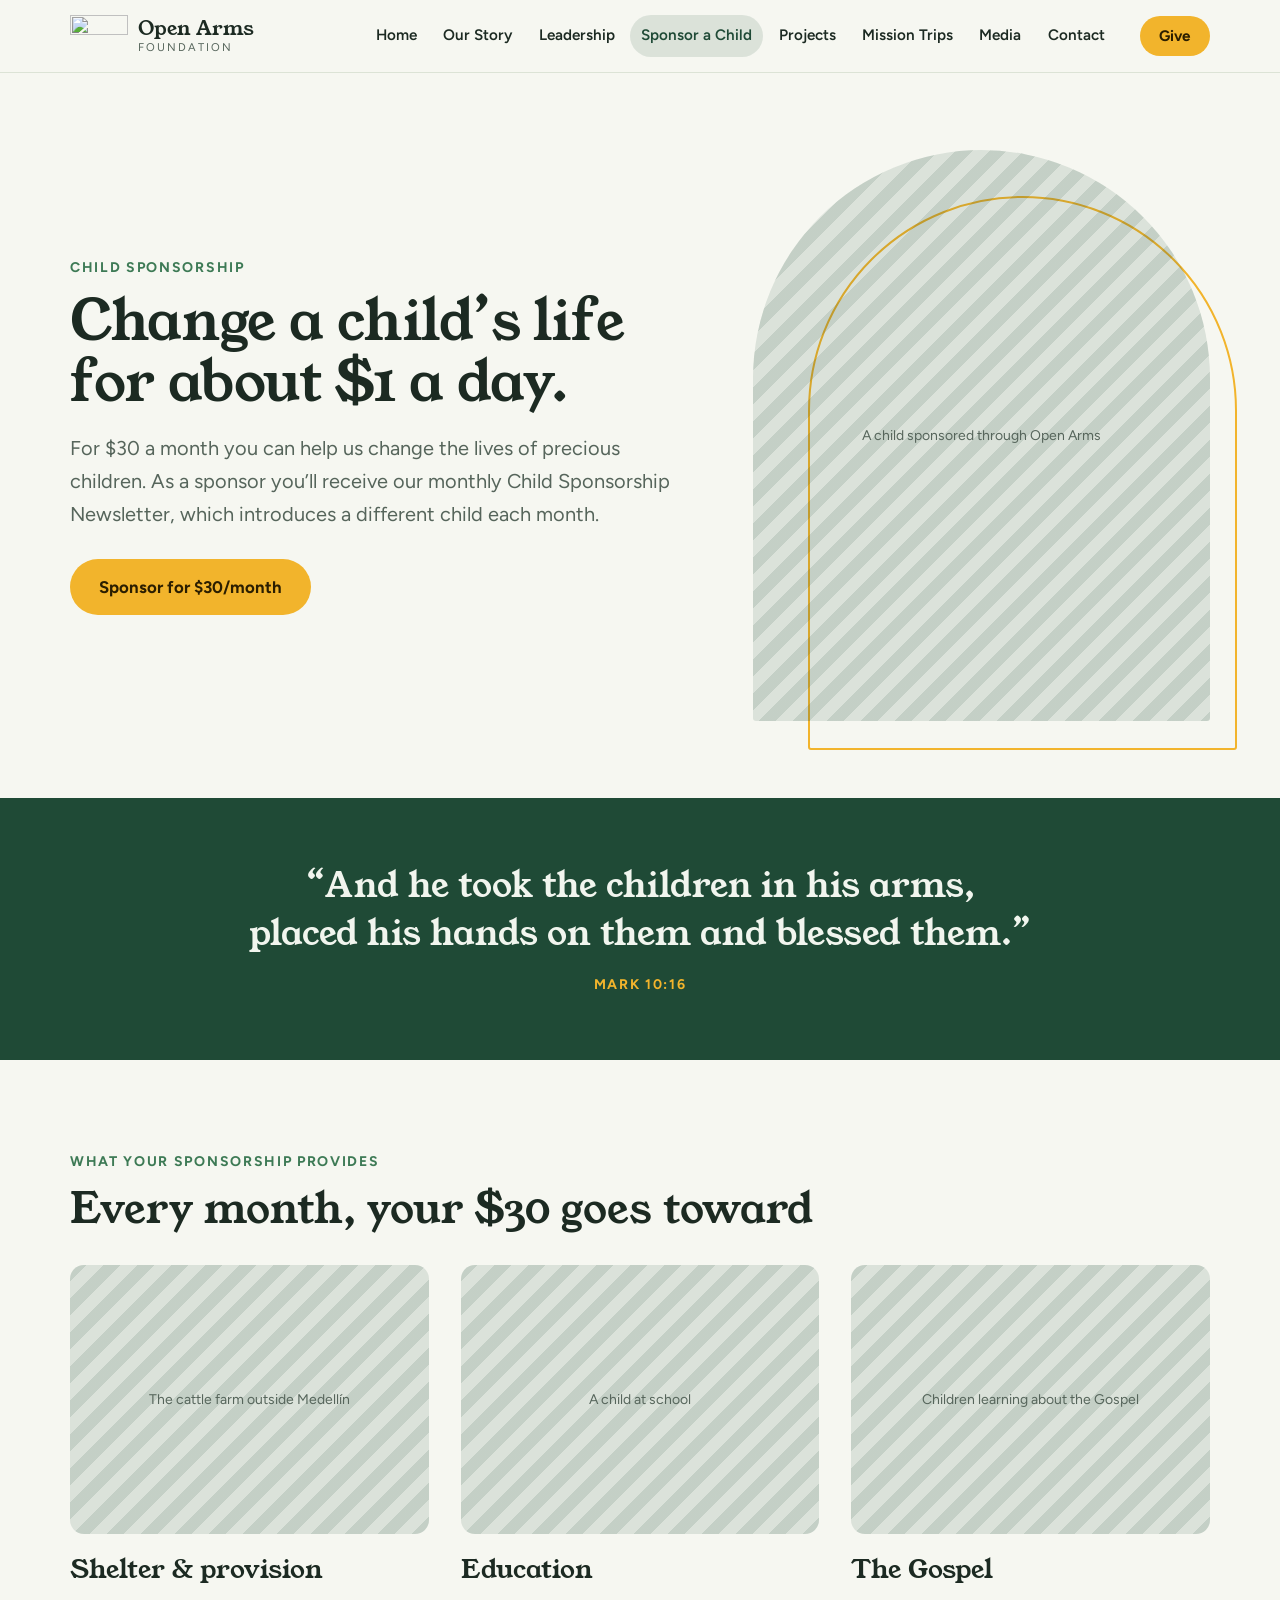
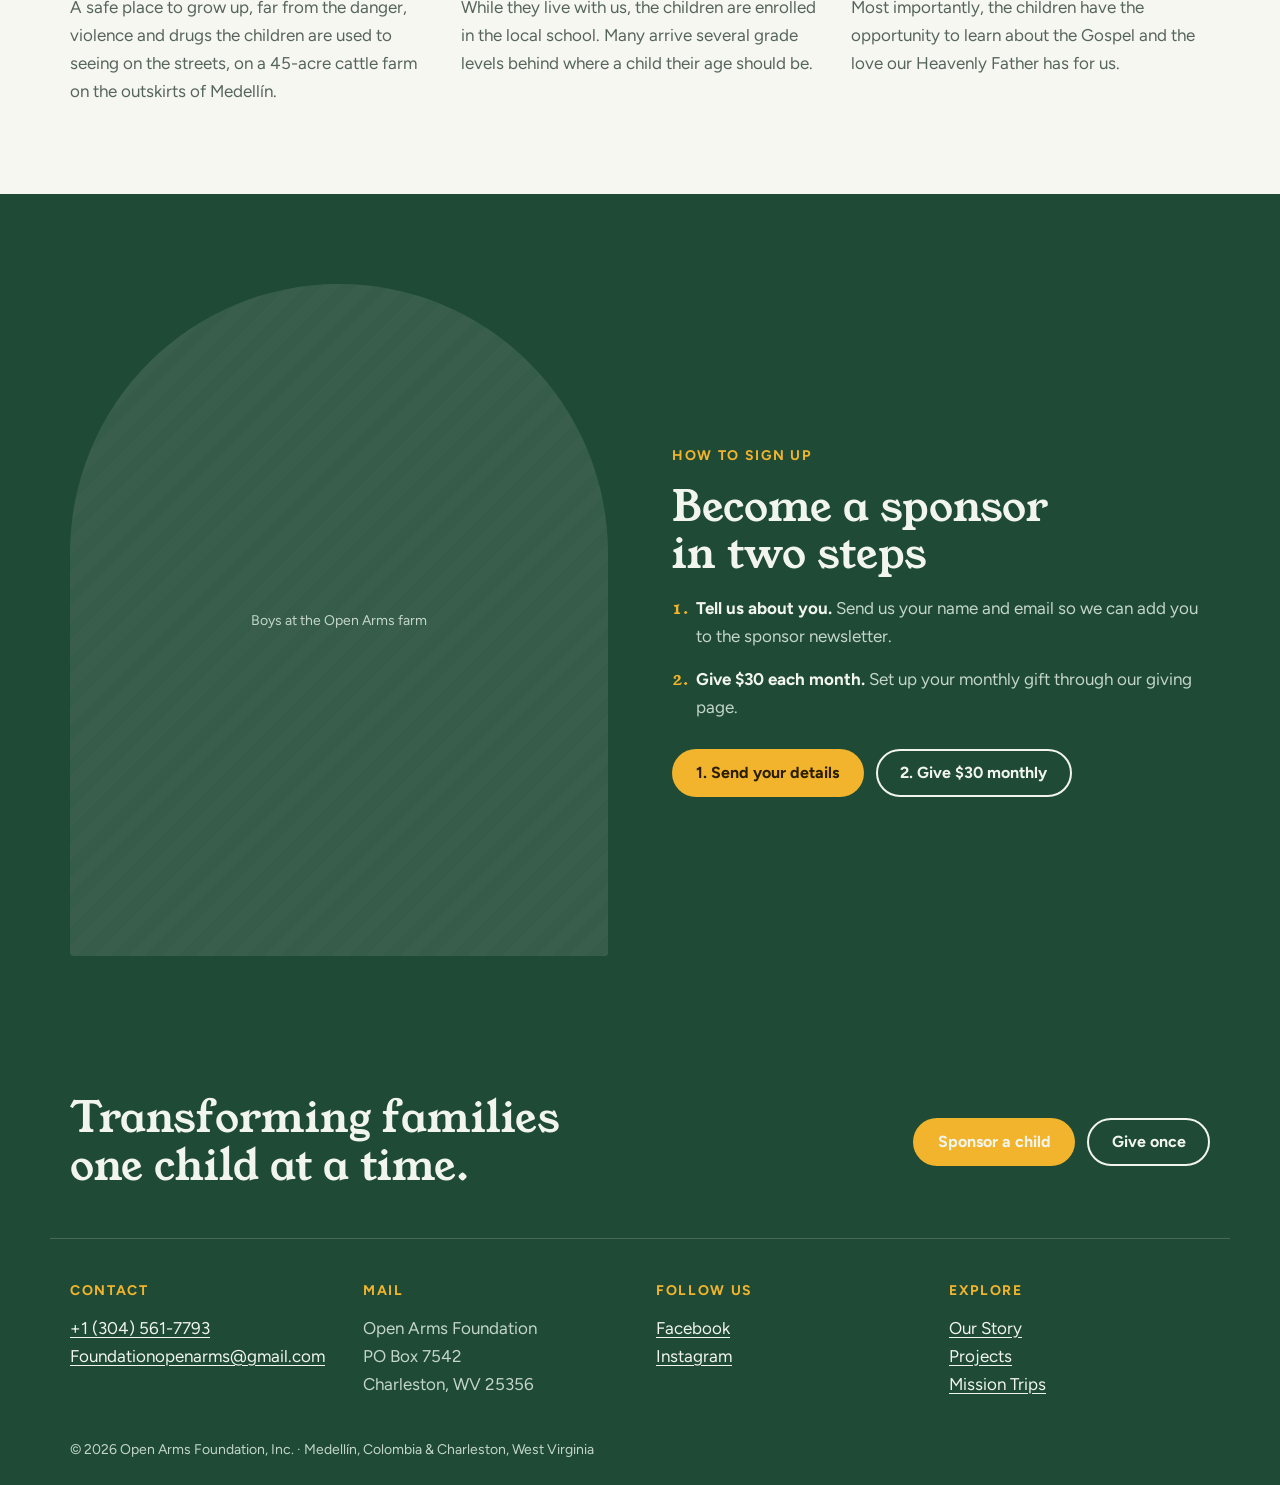
==== open-arms-foundation/child-sponsorship.html @ 48c6ef28 "Rebuild the Open Arms Foundation website Nine-page static site rebuilt from openarmsfoundation.com w" ====
<!doctype html>
<html lang="en">
<head>
<meta charset="utf-8">
<meta name="viewport" content="width=device-width, initial-scale=1, viewport-fit=cover">
<title>Sponsor a Child | Open Arms Foundation</title>
<meta name="description" content="For $30 a month, about a dollar a day, sponsor a child at the Open Arms Boys' Farm in Colombia.">
<meta property="og:title" content="Sponsor a Child | Open Arms Foundation">
<meta property="og:description" content="For $30 a month, about a dollar a day, sponsor a child at the Open Arms Boys' Farm in Colombia.">
<meta property="og:image" content="assets/images/5472091_1280x850.jpg">
<meta name="claude:viewport-fit-sides" content="cover">
<link rel="icon" href="assets/images/5472153_692x496.PNG">
<link rel="preconnect" href="https://fonts.googleapis.com">
<link rel="preconnect" href="https://fonts.gstatic.com" crossorigin>
<link rel="stylesheet" href="https://fonts.googleapis.com/css2?family=Figtree:wght@400;500;600;700&family=Young+Serif&display=swap">
<link rel="stylesheet" href="assets/site.css">
</head>
<body>
<a class="skip" href="#main">Skip to content</a>
<header class="site-header">
  <div class="wrap site-header__in">
    <a class="brand" href="index.html" aria-label="Open Arms Foundation home">
      <img src="assets/images/5472153_692x496.PNG" alt="" width="58" height="42">
      <span>Open Arms<small>Foundation</small></span>
    </a>
    <nav class="nav" id="site-nav" aria-label="Main">
      <ul><li><a href="index.html">Home</a></li>
<li><a href="our-story.html">Our Story</a></li>
<li><a href="leadership.html">Leadership</a></li>
<li><a href="child-sponsorship.html" aria-current="page">Sponsor a Child</a></li>
<li><a href="projects.html">Projects</a></li>
<li><a href="mission-trips.html">Mission Trips</a></li>
<li><a href="media.html">Media</a></li>
<li><a href="contact.html">Contact</a></li></ul>
    </nav>
    <div class="site-header__actions">
      <a class="btn btn--sun btn--sm" href="give.html">Give</a>
      <button class="nav-toggle" id="nav-toggle" type="button" aria-expanded="false" aria-controls="site-nav">
        <span class="sr">Menu</span><span class="bars" aria-hidden="true"></span>
      </button>
    </div>
  </div>
</header>
<main id="main">

<section class="hero hero--tight">
  <div class="wrap hero__in">
    <div class="hero__text">
      <p class="eyebrow">Child sponsorship</p>
      <h1 class="display">Change a child&rsquo;s life for about $1 a day.</h1>
      <p class="lede">For $30 a month you can help us change the lives of precious children. As a sponsor you&rsquo;ll receive our monthly Child Sponsorship Newsletter, which introduces a different child each month.</p>
      <div class="btn-row">
        <a class="btn btn--sun btn--lg" href="#sign-up">Sponsor for $30/month</a>
      </div>
    </div>
    <div class="hero__media"><figure class="photo photo--arch"><div class="photo__frame" data-alt="A child sponsored through Open Arms"><img src="assets/images/5522719_960x1280.jpg" alt="A child sponsored through Open Arms" loading="eager" decoding="async"></div></figure></div>
  </div>
</section>
<section class="verse"><div class="wrap">
  <blockquote><p>And he took the children in his arms, placed his hands on them and blessed them.</p><cite>Mark 10:16</cite></blockquote>
</div></section>
<section class="section"><div class="wrap">
  <p class="eyebrow">What your sponsorship provides</p>
  <h2 class="h2">Every month, your $30 goes toward</h2>
  <div class="provides">
    <article><figure class="photo photo--soft"><div class="photo__frame" data-alt="The cattle farm outside Medellín"><img src="assets/images/5522749_1280x853.jpg" alt="The cattle farm outside Medellín" loading="lazy" decoding="async"></div></figure>
      <h3 class="h3">Shelter &amp; provision</h3>
      <p>A safe place to grow up, far from the danger, violence and drugs the children are used to seeing on the streets, on a 45-acre cattle farm on the outskirts of Medell&iacute;n.</p></article>
    <article><figure class="photo photo--soft"><div class="photo__frame" data-alt="A child at school"><img src="assets/images/5522755_768x1024.jpg" alt="A child at school" loading="lazy" decoding="async"></div></figure>
      <h3 class="h3">Education</h3>
      <p>While they live with us, the children are enrolled in the local school. Many arrive several grade levels behind where a child their age should be.</p></article>
    <article><figure class="photo photo--soft"><div class="photo__frame" data-alt="Children learning about the Gospel"><img src="assets/images/5522775_768x1024.jpg" alt="Children learning about the Gospel" loading="lazy" decoding="async"></div></figure>
      <h3 class="h3">The Gospel</h3>
      <p>Most importantly, the children have the opportunity to learn about the Gospel and the love our Heavenly Father has for us.</p></article>
  </div>
</div></section>
<section class="section band" id="sign-up" aria-labelledby="signup-h"><div class="wrap split__in">
  <figure class="photo photo--arch"><div class="photo__frame" data-alt="Boys at the Open Arms farm"><img src="assets/images/5630166_720x712.jpg" alt="Boys at the Open Arms farm" loading="lazy" decoding="async"></div></figure>
  <div class="split__text">
    <p class="eyebrow">How to sign up</p>
    <h2 id="signup-h" class="h2">Become a sponsor in two steps</h2>
    <ol class="steps">
      <li><strong>Tell us about you.</strong> Send us your name and email so we can add you to the sponsor newsletter.</li>
      <li><strong>Give $30 each month.</strong> Set up your monthly gift through our giving page.</li>
    </ol>
    <div class="btn-row">
      <a class="btn btn--sun" href="contact.html?topic=sponsorship">1. Send your details</a>
      <a class="btn btn--ghost-light" href="give.html">2. Give $30 monthly</a>
    </div>
  </div>
</div></section>

</main>
<footer class="site-footer">
  <div class="wrap site-footer__cta">
    <p class="site-footer__line">Transforming families one child at a time.</p>
    <div class="btn-row">
      <a class="btn btn--sun" href="child-sponsorship.html">Sponsor a child</a>
      <a class="btn btn--ghost-light" href="give.html">Give once</a>
    </div>
  </div>
  <div class="wrap site-footer__grid">
    <div>
      <h2 class="eyebrow">Contact</h2>
      <p><a href="tel:+13045617793">+1 (304) 561-7793</a><br>
      <a href="mailto:Foundationopenarms@gmail.com">Foundationopenarms@gmail.com</a></p>
    </div>
    <div>
      <h2 class="eyebrow">Mail</h2>
      <address>Open Arms Foundation<br>PO Box 7542<br>Charleston, WV 25356</address>
    </div>
    <div>
      <h2 class="eyebrow">Follow us</h2>
      <p><a href="https://www.facebook.com/openarmsfoundationincolombia" rel="noopener">Facebook</a><br><a href="https://www.instagram.com/foundationopenarms/" rel="noopener">Instagram</a></p>
    </div>
    <div>
      <h2 class="eyebrow">Explore</h2>
      <p><a href="our-story.html">Our Story</a><br><a href="projects.html">Projects</a><br><a href="mission-trips.html">Mission Trips</a></p>
    </div>
  </div>
  <div class="wrap site-footer__base">
    <p>&copy; <span id="year">2026</span> Open Arms Foundation, Inc. &middot; Medell&iacute;n, Colombia &amp; Charleston, West Virginia</p>
  </div>
</footer>
<script src="assets/site.js"></script>
</body>
</html>
---- open-arms-foundation/assets/site.css ----
/* Layout: open, two-column editorial bands; photos framed as arches (open arms / Colombian colonial doorways). */
:root {
  --paper: #f6f7f1;
  --card: #ffffff;
  --ink: #1c2a22;
  --muted: #56655b;
  --line: #dce3d6;
  --forest: #1f4a36;
  --leaf: #3d7a55;
  --sun: #f2b42c;
  --sun-ink: #2b1e00;
  --band: #1f4a36;
  --band-ink: #f1f5ee;
  --band-muted: #c4d6c8;
  --shade: rgba(31, 74, 54, .12);

  --f-display: "Young Serif", Georgia, "Times New Roman", serif;
  --f-body: "Figtree", system-ui, -apple-system, "Segoe UI", Roboto, sans-serif;

  --step--1: .875rem;
  --step-0: 1.0625rem;
  --step-1: 1.25rem;
  --step-2: 1.6rem;
  --step-3: clamp(1.9rem, 1.4rem + 2vw, 2.6rem);
  --step-4: clamp(2.4rem, 1.6rem + 3.6vw, 4rem);

  --radius: 14px;
  --wrap: 1180px;
  color-scheme: light;
}
@media (prefers-color-scheme: dark) {
  :root:not([data-theme="light"]) {
    --paper: #111914; --card: #17221b; --ink: #e8eee6; --muted: #a2b2a6; --line: #2a372f;
    --forest: #9fd3b1; --leaf: #82c39a; --sun: #f4c04e; --sun-ink: #241900;
    --band: #173527; --band-ink: #eef4ec; --band-muted: #b2c7b8; --shade: rgba(0, 0, 0, .35);
    color-scheme: dark;
  }
}
:root[data-theme="dark"] {
  --paper: #111914; --card: #17221b; --ink: #e8eee6; --muted: #a2b2a6; --line: #2a372f;
  --forest: #9fd3b1; --leaf: #82c39a; --sun: #f4c04e; --sun-ink: #241900;
  --band: #173527; --band-ink: #eef4ec; --band-muted: #b2c7b8; --shade: rgba(0, 0, 0, .35);
  color-scheme: dark;
}

*, *::before, *::after { box-sizing: border-box; }
html { scroll-behavior: smooth; -webkit-text-size-adjust: 100%; }
body {
  margin: 0; background: var(--paper); color: var(--ink);
  font-family: var(--f-body); font-size: var(--step-0); line-height: 1.65;
}
body::before {
  content: ""; position: fixed; inset: 0 0 auto; height: env(safe-area-inset-top, 0px);
  z-index: 60; background: var(--paper);
}
img { max-width: 100%; display: block; }
a { color: var(--forest); text-underline-offset: .2em; }
a:hover { color: var(--leaf); }
:focus-visible { outline: 3px solid var(--sun); outline-offset: 3px; border-radius: 4px; }
address { font-style: normal; }
.sr { position: absolute; width: 1px; height: 1px; overflow: hidden; clip: rect(0 0 0 0); white-space: nowrap; }
.skip { position: absolute; left: -999px; top: 8px; background: var(--sun); color: var(--sun-ink); padding: .5rem 1rem; z-index: 100; }
.skip:focus { left: 8px; }

.wrap {
  width: 100%; max-width: var(--wrap); margin-inline: auto;
  padding-left: max(20px, env(safe-area-inset-left, 0px));
  padding-right: max(20px, env(safe-area-inset-right, 0px));
}

/* Type */
.display {
  font-family: var(--f-display); font-weight: 400; font-size: var(--step-4);
  line-height: 1.08; letter-spacing: -.01em; margin: 0; text-wrap: balance;
}
.h2 { font-family: var(--f-display); font-weight: 400; font-size: var(--step-3); line-height: 1.15; margin: 0 0 1rem; text-wrap: balance; }
.h3 { font-family: var(--f-display); font-weight: 400; font-size: var(--step-2); line-height: 1.2; margin: 0 0 .5rem; }
.eyebrow {
  font-size: var(--step--1); font-weight: 700; letter-spacing: .12em; text-transform: uppercase;
  color: var(--leaf); margin: 0 0 .75rem;
}
.lede { font-size: var(--step-1); color: var(--muted); max-width: 38rem; margin: 1.25rem 0 0; }
.prose { max-width: 40rem; }
.prose p { margin: 0 0 1.1rem; }
.prose .lede { color: var(--ink); margin-top: 0; }

/* Buttons */
.btn {
  display: inline-flex; align-items: center; justify-content: center; gap: .5rem;
  min-height: 48px; padding: .7rem 1.4rem; border-radius: 999px; border: 2px solid transparent;
  font: 700 1rem/1.2 var(--f-body); text-decoration: none; cursor: pointer;
  transition: transform .15s ease, background-color .15s ease, color .15s ease;
}
.btn:hover { transform: translateY(-1px); }
.btn--sm { min-height: 40px; padding: .45rem 1.1rem; font-size: .95rem; }
.btn--lg { min-height: 56px; padding: .9rem 1.7rem; font-size: 1.05rem; }
.btn--sun { background: var(--sun); color: var(--sun-ink); }
.btn--sun:hover { color: var(--sun-ink); background: color-mix(in srgb, var(--sun) 85%, white); }
.btn--forest { background: var(--forest); color: var(--paper); }
.btn--forest:hover { color: var(--paper); background: var(--leaf); }
.btn--line { border-color: var(--forest); color: var(--forest); background: transparent; }
.btn--line:hover { background: var(--forest); color: var(--paper); }
.btn--ghost-light { border-color: var(--band-ink); color: var(--band-ink); background: transparent; }
.btn--ghost-light:hover { background: var(--band-ink); color: var(--band); }
.btn-row { display: flex; flex-wrap: wrap; gap: .75rem; margin-top: 1.75rem; }
.btn-row--center { justify-content: center; }
.link-arrow { font-weight: 700; text-decoration: none; }
.link-arrow::after { content: " \2192"; }

/* Header */
.site-header {
  position: sticky; top: env(safe-area-inset-top, 0px); z-index: 50;
  background: color-mix(in srgb, var(--paper) 92%, transparent);
  backdrop-filter: saturate(1.4) blur(10px); border-bottom: 1px solid var(--line);
}
.site-header__in { display: flex; align-items: center; gap: 1.5rem; min-height: 72px; }
.brand { display: flex; align-items: center; gap: .6rem; text-decoration: none; color: var(--ink); margin-right: auto; }
.brand img { width: 58px; height: auto; }
.brand span { font-family: var(--f-display); font-size: 1.25rem; line-height: 1; display: flex; flex-direction: column; }
.brand small { font-family: var(--f-body); font-size: .7rem; letter-spacing: .18em; text-transform: uppercase; color: var(--muted); margin-top: .25rem; }
.nav ul { list-style: none; margin: 0; padding: 0; display: flex; gap: .25rem; }
.nav a {
  display: block; padding: .5rem .7rem; border-radius: 999px; text-decoration: none;
  color: var(--ink); font-weight: 600; font-size: .95rem; white-space: nowrap;
}
.nav a:hover { background: var(--shade); color: var(--ink); }
.nav a[aria-current="page"] { color: var(--forest); background: var(--shade); }
.site-header__actions { display: flex; align-items: center; gap: .5rem; }
.nav-toggle { display: none; width: 44px; height: 44px; border: 0; border-radius: 999px; background: transparent; color: var(--ink); cursor: pointer; }
.bars, .bars::before, .bars::after { display: block; width: 22px; height: 2px; background: currentColor; margin-inline: auto; position: relative; transition: transform .2s ease; }
.bars::before, .bars::after { content: ""; position: absolute; left: 0; }
.bars::before { top: -7px; } .bars::after { top: 7px; }
.nav-toggle[aria-expanded="true"] .bars { background: transparent; }
.nav-toggle[aria-expanded="true"] .bars::before { transform: translateY(7px) rotate(45deg); }
.nav-toggle[aria-expanded="true"] .bars::after { transform: translateY(-7px) rotate(-45deg); }
.nav-toggle .bars { background: currentColor; }
.nav-toggle[aria-expanded="true"] .bars { background: transparent; }

@media (max-width: 1080px) {
  .nav-toggle { display: inline-block; }
  .nav { position: absolute; inset: 100% 0 auto; background: var(--paper); border-bottom: 1px solid var(--line); display: none; }
  .nav.is-open { display: block; }
  .nav ul { flex-direction: column; padding: .75rem max(20px, env(safe-area-inset-right, 0px)) 1.25rem max(20px, env(safe-area-inset-left, 0px)); }
  .nav a { padding: .8rem .9rem; font-size: 1.05rem; }
}

/* Photos */
.photo { margin: 0; }
.photo__frame {
  position: relative; overflow: hidden; background: var(--shade);
  max-width: 100%;
}
.photo__frame img { width: 100%; height: 100%; object-fit: cover; }
.photo--arch .photo__frame { border-radius: 999px 999px var(--radius) var(--radius); aspect-ratio: 4 / 5; }
.photo--soft .photo__frame { border-radius: var(--radius); aspect-ratio: 4 / 3; }
.photo--circle .photo__frame { border-radius: 50%; aspect-ratio: 1; }
.photo figcaption { font-size: var(--step--1); color: var(--muted); margin-top: .6rem; }
/* Shown only if a photo fails to load */
.photo__frame.is-missing img { visibility: hidden; }
.photo__frame.is-missing::after {
  content: attr(data-alt); position: absolute; inset: 0; display: grid; place-items: center;
  padding: 1rem; text-align: center; color: var(--muted); font-size: var(--step--1);
  background: repeating-linear-gradient(135deg, var(--shade) 0 12px, transparent 12px 24px);
}

/* Hero */
.hero { padding-block: clamp(2.5rem, 6vw, 5rem); }
.hero__in { display: grid; grid-template-columns: 1.15fr .85fr; gap: clamp(2rem, 5vw, 4.5rem); align-items: center; }
.hero__text { min-width: 0; }
.hero__media { position: relative; }
.hero__media::before {
  content: ""; position: absolute; inset: 8% -6% -5% 12%; border-radius: 999px 999px var(--radius) var(--radius);
  border: 2px solid var(--sun); z-index: -1;
}
.hero__media { isolation: isolate; }
.hero--tight .display { font-size: clamp(2.2rem, 1.5rem + 3vw, 3.5rem); }

/* Scripture */
.verse { padding-block: clamp(2.5rem, 5vw, 4rem); background: var(--band); color: var(--band-ink); }
.verse blockquote { margin: 0 auto; max-width: 52rem; text-align: center; }
.verse p { font-family: var(--f-display); font-size: clamp(1.4rem, 1rem + 1.8vw, 2.2rem); line-height: 1.35; margin: 0; text-wrap: balance; }
.verse p::before { content: "\201C"; } .verse p::after { content: "\201D"; }
.verse cite, .cite-line { display: block; margin-top: 1rem; font-style: normal; font-weight: 700; letter-spacing: .12em; text-transform: uppercase; font-size: var(--step--1); color: var(--sun); }
.cite-line { color: var(--leaf); }
.inline-verse { margin: 1.5rem 0 0; padding: 1.25rem 1.5rem; border-left: 4px solid var(--sun); background: var(--card); border-radius: 0 var(--radius) var(--radius) 0; }
.inline-verse p { margin: 0; font-family: var(--f-display); font-size: var(--step-1); line-height: 1.45; }
.inline-verse cite { display: block; margin-top: .75rem; font-style: normal; font-weight: 700; font-size: var(--step--1); letter-spacing: .1em; text-transform: uppercase; color: var(--leaf); }

/* Sections */
.section { padding-block: clamp(3rem, 7vw, 6rem); }
.band { background: var(--band); color: var(--band-ink); }
.band .eyebrow { color: var(--sun); }
.band a:not(.btn) { color: var(--band-ink); }
.band p { color: var(--band-muted); }
.band .h2 { color: var(--band-ink); }
.split__in { display: grid; grid-template-columns: 1fr 1fr; gap: clamp(2rem, 5vw, 5rem); align-items: center; }
.split__in--rev > :first-child { order: 0; }
.split__text { min-width: 0; }
.split__text p { margin: 0 0 1rem; max-width: 36rem; }
.stack { display: grid; grid-template-columns: 1fr 1fr; gap: 1rem; align-items: end; }
.stack .photo--soft .photo__frame { aspect-ratio: 3 / 4; }
.mv { margin: 1.5rem 0 0; display: grid; gap: 1.5rem; }
.mv dt { font-weight: 700; color: var(--forest); text-transform: uppercase; letter-spacing: .1em; font-size: var(--step--1); }
.mv dd { margin: .35rem 0 0; font-size: var(--step-1); line-height: 1.5; }
.facts { list-style: none; padding: 0; margin: 2rem 0 0; display: flex; flex-wrap: wrap; gap: 1rem 2.5rem; }
.facts li { display: flex; flex-direction: column; }
.facts strong { font-family: var(--f-display); font-weight: 400; font-size: 2.2rem; line-height: 1; color: var(--sun); font-variant-numeric: tabular-nums; }
.facts span { font-size: var(--step--1); color: var(--band-muted); margin-top: .35rem; }

/* Ways to help */
.help__grid { display: grid; grid-template-columns: repeat(3, 1fr); gap: 1.25rem; margin-top: 2rem; }
.help__item {
  display: flex; flex-direction: column; gap: .5rem; padding: 2rem 1.75rem;
  background: var(--card); border: 1px solid var(--line); border-radius: 999px 999px var(--radius) var(--radius);
  padding-top: 3.5rem; text-align: center; align-items: center;
}
.help__item p { margin: 0; color: var(--muted); flex: 1; }
.help__item h3 { font-family: var(--f-display); font-weight: 400; font-size: var(--step-2); margin: 0; }
.help__item .help__price { flex: 0; color: var(--leaf); font-weight: 700; font-size: var(--step--1); text-transform: uppercase; letter-spacing: .1em; }
.help__price span { display: block; font-family: var(--f-display); font-size: 2.6rem; font-weight: 400; color: var(--forest); letter-spacing: 0; text-transform: none; line-height: 1.1; }
.help__item .btn { margin-top: 1rem; }

/* Page head */
.page-head { padding-block: clamp(2.5rem, 6vw, 4.5rem) clamp(1rem, 3vw, 2rem); }
.page-head .display { max-width: 18ch; }
.story__in { display: grid; grid-template-columns: 1.3fr .7fr; gap: clamp(2rem, 5vw, 4.5rem); align-items: start; }
.story__in > .photo { position: sticky; top: 100px; }

/* Leadership */
.leaders { display: grid; gap: 3rem; }
.leader { display: grid; grid-template-columns: 220px 1fr; gap: 2.5rem; align-items: center; padding-bottom: 3rem; border-bottom: 1px solid var(--line); }
.leader:last-child { border-bottom: 0; padding-bottom: 0; }
.leader > div { min-width: 0; max-width: 40rem; }
.leader p { margin: 0 0 1rem; }
.leader__role { color: var(--leaf); font-weight: 700; font-size: var(--step--1); text-transform: uppercase; letter-spacing: .1em; }

/* Sponsorship */
.provides { display: grid; grid-template-columns: repeat(3, 1fr); gap: 2rem; margin-top: 2rem; }
.provides article { min-width: 0; }
.provides .photo { margin-bottom: 1.25rem; }
.provides p { margin: 0; color: var(--muted); }
.steps { margin: 1rem 0 0; padding-left: 1.25rem; display: grid; gap: .9rem; }
.steps li { color: var(--band-muted); padding-left: .25rem; }
.steps li::marker { color: var(--sun); font-family: var(--f-display); }
.steps strong { color: var(--band-ink); }

/* Galleries */
.gallery { display: grid; gap: 1.25rem; margin-top: 1.5rem; }
.gallery--4 { grid-template-columns: repeat(4, 1fr); }
.gallery--3 { grid-template-columns: repeat(3, 1fr); }
.gallery--4 .photo__frame { aspect-ratio: 3 / 4; }
.masonry { columns: 3 260px; column-gap: 1.25rem; }
.masonry .photo { break-inside: avoid; margin-bottom: 1.25rem; }
.masonry .photo__frame { aspect-ratio: auto; min-height: 160px; }
.masonry .photo__frame img { height: auto; }
.chips { list-style: none; padding: 0; margin: 0 0 2rem; display: flex; flex-wrap: wrap; gap: .6rem; }
.chips li { padding: .45rem 1rem; border-radius: 999px; background: var(--shade); color: var(--forest); font-weight: 600; }
.center-block { text-align: center; max-width: 44rem; }
.center-block p { margin: 0 auto; }
.center-note { text-align: center; color: var(--muted); margin-top: 1.5rem; }

/* Give */
.give { display: grid; grid-template-columns: 1fr 1fr; gap: clamp(2rem, 5vw, 4rem); align-items: start; }
.give__ways { display: grid; gap: 1rem; min-width: 0; }
.way { padding: 1.5rem 1.75rem; border: 1px solid var(--line); border-radius: var(--radius); background: var(--card); }
.way p { margin: 0 0 .75rem; color: var(--muted); }
.way--primary { border: 2px solid var(--sun); }
.way .btn { margin-top: .25rem; }

/* Contact */
.contact { display: grid; grid-template-columns: 1.3fr .7fr; gap: clamp(2rem, 5vw, 4rem); align-items: start; }
.form { display: grid; gap: 1.1rem; min-width: 0; }
.form__row { display: grid; grid-template-columns: 1fr 1fr; gap: 1rem; }
.form label { display: grid; gap: .4rem; font-weight: 600; font-size: .95rem; }
.form input, .form select, .form textarea {
  font: inherit; font-weight: 400; color: var(--ink); background: var(--card);
  border: 1.5px solid var(--line); border-radius: 10px; padding: .75rem .9rem; width: 100%; min-height: 48px;
}
.form input:focus, .form select:focus, .form textarea:focus { outline: none; border-color: var(--forest); box-shadow: 0 0 0 3px var(--shade); }
.form [aria-invalid="true"] { border-color: #c2410c; }
.form .btn { justify-self: start; }
.form__status { margin: 0; color: var(--muted); min-height: 1.5em; }
.contact__info { display: grid; gap: 1.5rem; padding: 1.75rem; border-radius: var(--radius); background: var(--card); border: 1px solid var(--line); min-width: 0; }
.contact__info p, .contact__info address { margin: 0; overflow-wrap: anywhere; }
.contact__info .eyebrow { margin-bottom: .3rem; }
.big { font-size: var(--step-1); font-weight: 600; }

/* Footer */
.site-footer { background: var(--band); color: var(--band-ink); padding-block: 0 1.5rem; }
.site-footer a { color: var(--band-ink); }
.site-footer__cta { display: flex; flex-wrap: wrap; align-items: center; justify-content: space-between; gap: 1.5rem; padding-block: 3rem; border-bottom: 1px solid color-mix(in srgb, var(--band-ink) 18%, transparent); }
.site-footer__cta .btn-row { margin: 0; }
.site-footer__line { font-family: var(--f-display); font-size: var(--step-3); line-height: 1.15; margin: 0; max-width: 20ch; }
.site-footer__grid { display: grid; grid-template-columns: repeat(4, 1fr); gap: 2rem; padding-block: 2.5rem; }
.site-footer__grid > div { min-width: 0; }
.site-footer__grid p, .site-footer__grid address { margin: 0; color: var(--band-muted); overflow-wrap: anywhere; }
.site-footer .eyebrow { color: var(--sun); }
.site-footer__base p { margin: 0; font-size: var(--step--1); color: var(--band-muted); }

/* Responsive */
@media (max-width: 900px) {
  .hero__in, .split__in, .story__in, .give, .contact { grid-template-columns: 1fr; }
  .hero__media { max-width: 420px; }
  .story__in > .photo { position: static; max-width: 420px; }
  .help__grid, .provides { grid-template-columns: 1fr; }
  .help__item { border-radius: var(--radius); padding-top: 2rem; }
  .gallery--4 { grid-template-columns: repeat(2, 1fr); }
  .gallery--3 { grid-template-columns: 1fr 1fr; }
  .site-footer__grid { grid-template-columns: 1fr 1fr; }
  .leader { grid-template-columns: 140px 1fr; gap: 1.5rem; }
}
@media (max-width: 560px) {
  .leader { grid-template-columns: 1fr; }
  .leader .photo { max-width: 160px; }
  .form__row { grid-template-columns: 1fr; }
  .gallery--3 { grid-template-columns: 1fr; }
  .brand span { font-size: 1.05rem; }
  .brand img { width: 46px; }
  .btn--lg { width: 100%; }
}
@media (prefers-reduced-motion: reduce) {
  html { scroll-behavior: auto; }
  .btn, .bars, .bars::before, .bars::after { transition: none; }
  .btn:hover { transform: none; }
}
.hero { overflow-x: clip; }
.band .photo__frame { background: color-mix(in srgb, var(--band-ink) 12%, transparent); }
.band .photo__frame.is-missing::after { color: var(--band-muted); }
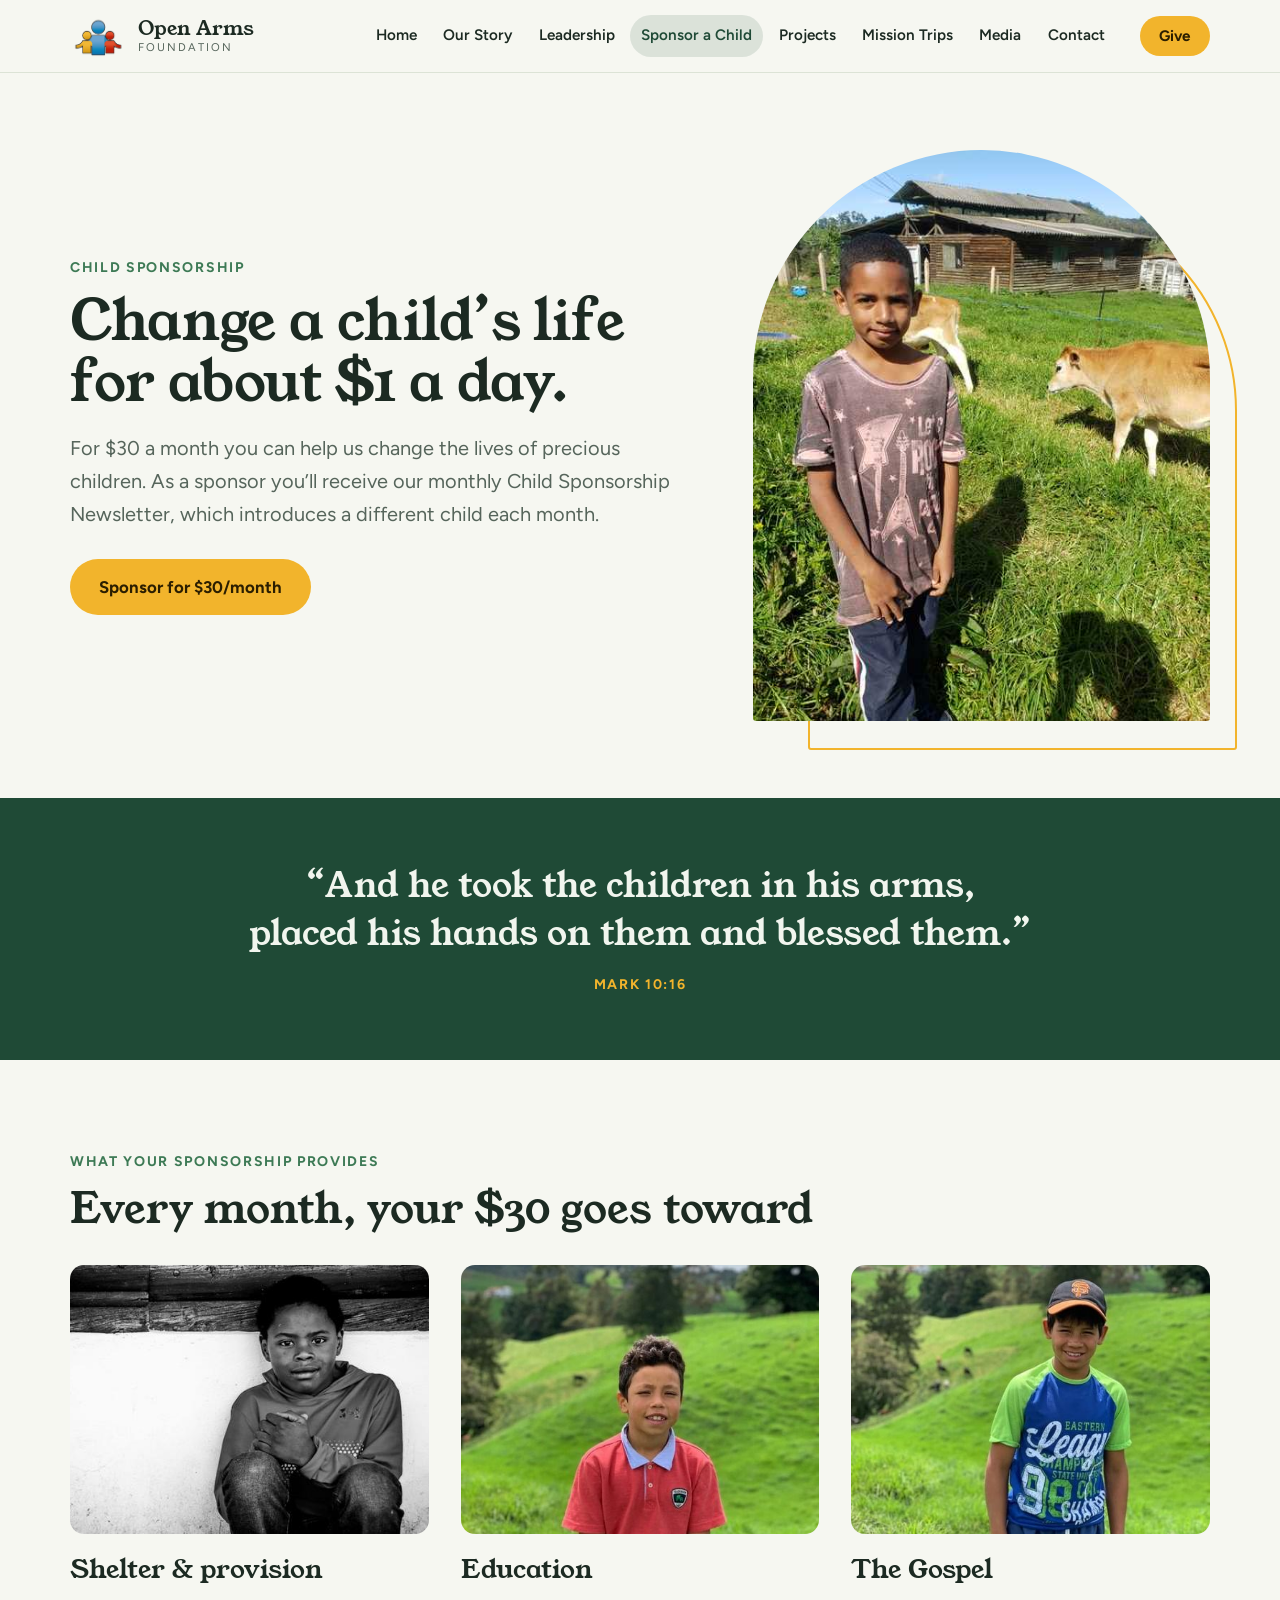
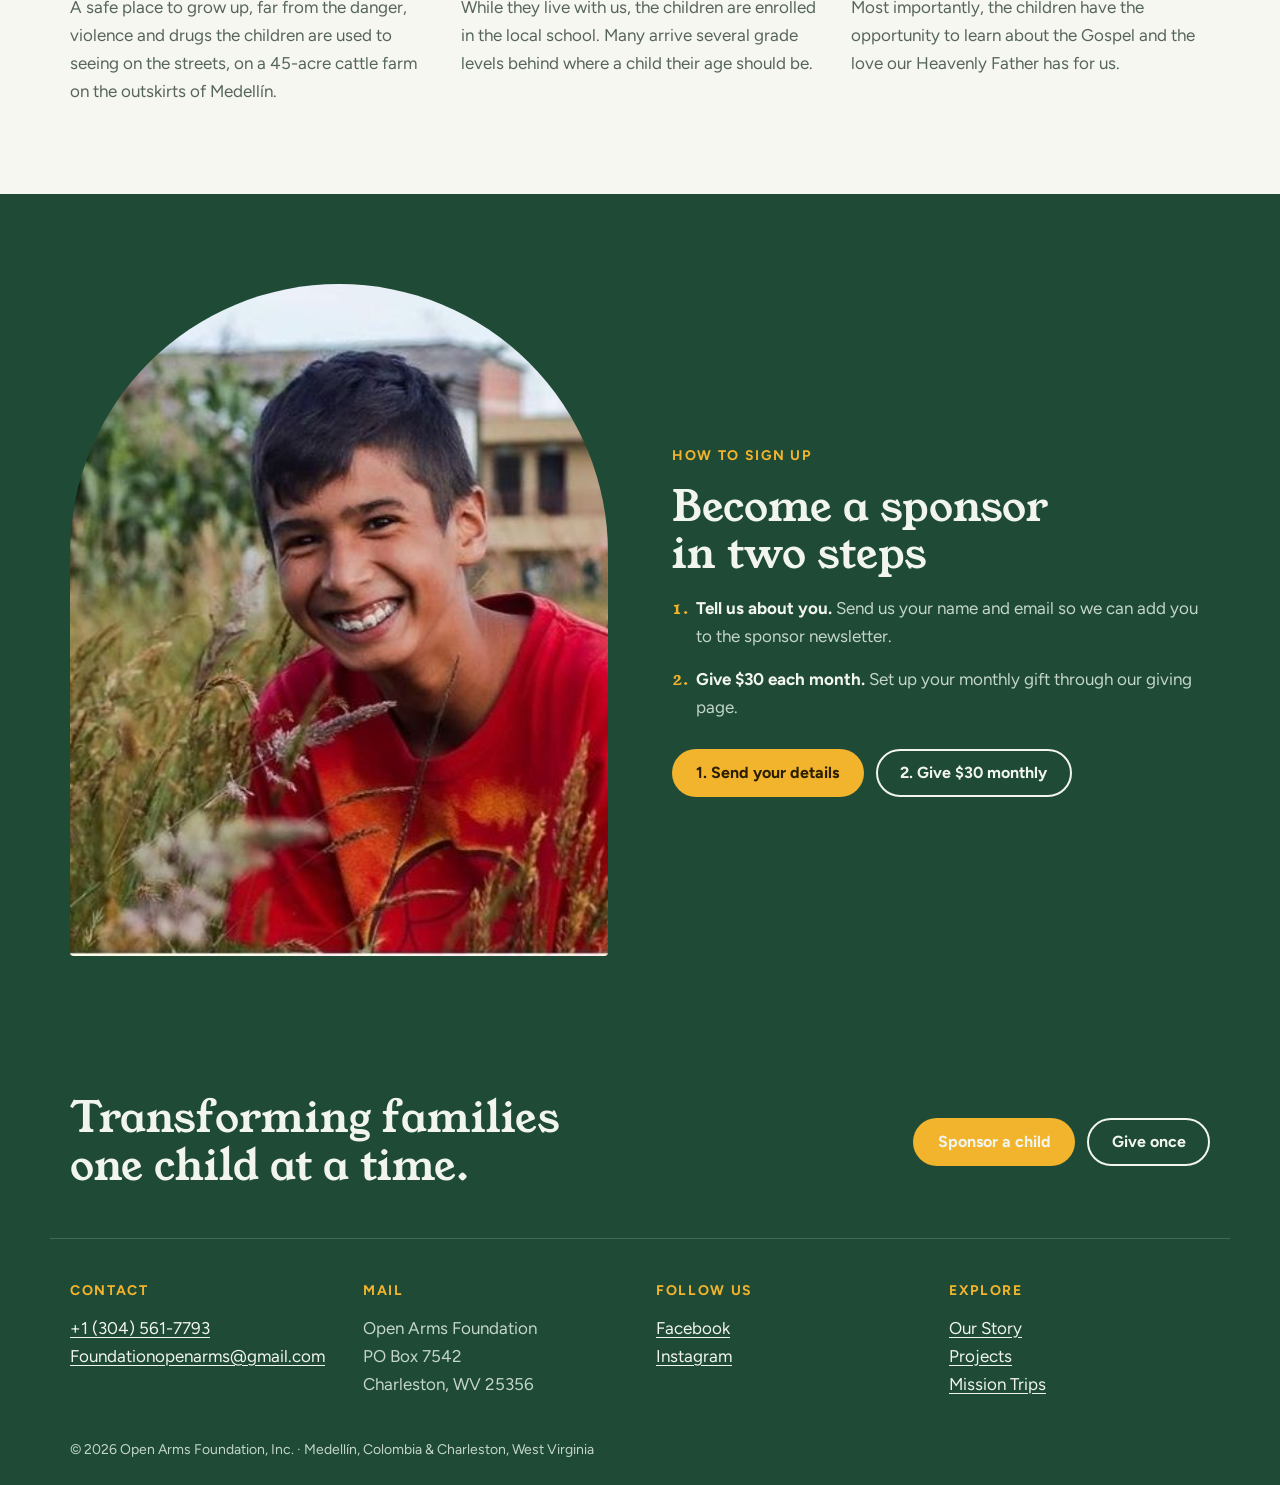
==== commit 83935c82: "Describe each photo in its alt text Co-Authored-By: Claude Opus 5.5 <noreply@anthropic.com> Claude-S" ====
--- a/open-arms-foundation/child-sponsorship.html
+++ b/open-arms-foundation/child-sponsorship.html
@@ -53,7 +53,7 @@
         <a class="btn btn--sun btn--lg" href="#sign-up">Sponsor for $30/month</a>
       </div>
     </div>
-    <div class="hero__media"><figure class="photo photo--arch"><div class="photo__frame" data-alt="A child sponsored through Open Arms"><img src="assets/images/5522719_960x1280.jpg" alt="A child sponsored through Open Arms" loading="eager" decoding="async"></div></figure></div>
+    <div class="hero__media"><figure class="photo photo--arch"><div class="photo__frame" data-alt="A boy standing in the pasture with cows behind him"><img src="assets/images/5522719_960x1280.jpg" alt="A boy standing in the pasture with cows behind him" loading="eager" decoding="async"></div></figure></div>
   </div>
 </section>
 <section class="verse"><div class="wrap">
@@ -63,19 +63,19 @@
   <p class="eyebrow">What your sponsorship provides</p>
   <h2 class="h2">Every month, your $30 goes toward</h2>
   <div class="provides">
-    <article><figure class="photo photo--soft"><div class="photo__frame" data-alt="The cattle farm outside Medellín"><img src="assets/images/5522749_1280x853.jpg" alt="The cattle farm outside Medellín" loading="lazy" decoding="async"></div></figure>
+    <article><figure class="photo photo--soft"><div class="photo__frame" data-alt="Black-and-white portrait of a boy"><img src="assets/images/5522749_1280x853.jpg" alt="Black-and-white portrait of a boy" loading="lazy" decoding="async"></div></figure>
       <h3 class="h3">Shelter &amp; provision</h3>
       <p>A safe place to grow up, far from the danger, violence and drugs the children are used to seeing on the streets, on a 45-acre cattle farm on the outskirts of Medell&iacute;n.</p></article>
-    <article><figure class="photo photo--soft"><div class="photo__frame" data-alt="A child at school"><img src="assets/images/5522755_768x1024.jpg" alt="A child at school" loading="lazy" decoding="async"></div></figure>
+    <article><figure class="photo photo--soft"><div class="photo__frame" data-alt="A boy in a red shirt on the green hills of the farm"><img src="assets/images/5522755_768x1024.jpg" alt="A boy in a red shirt on the green hills of the farm" loading="lazy" decoding="async"></div></figure>
       <h3 class="h3">Education</h3>
       <p>While they live with us, the children are enrolled in the local school. Many arrive several grade levels behind where a child their age should be.</p></article>
-    <article><figure class="photo photo--soft"><div class="photo__frame" data-alt="Children learning about the Gospel"><img src="assets/images/5522775_768x1024.jpg" alt="Children learning about the Gospel" loading="lazy" decoding="async"></div></figure>
+    <article><figure class="photo photo--soft"><div class="photo__frame" data-alt="A boy in a baseball cap on the farm&rsquo;s hillside"><img src="assets/images/5522775_768x1024.jpg" alt="A boy in a baseball cap on the farm&rsquo;s hillside" loading="lazy" decoding="async"></div></figure>
       <h3 class="h3">The Gospel</h3>
       <p>Most importantly, the children have the opportunity to learn about the Gospel and the love our Heavenly Father has for us.</p></article>
   </div>
 </div></section>
 <section class="section band" id="sign-up" aria-labelledby="signup-h"><div class="wrap split__in">
-  <figure class="photo photo--arch"><div class="photo__frame" data-alt="Boys at the Open Arms farm"><img src="assets/images/5630166_720x712.jpg" alt="Boys at the Open Arms farm" loading="lazy" decoding="async"></div></figure>
+  <figure class="photo photo--arch"><div class="photo__frame" data-alt="A boy smiling in a field of tall grass"><img src="assets/images/5630166_720x712.jpg" alt="A boy smiling in a field of tall grass" loading="lazy" decoding="async"></div></figure>
   <div class="split__text">
     <p class="eyebrow">How to sign up</p>
     <h2 id="signup-h" class="h2">Become a sponsor in two steps</h2>
